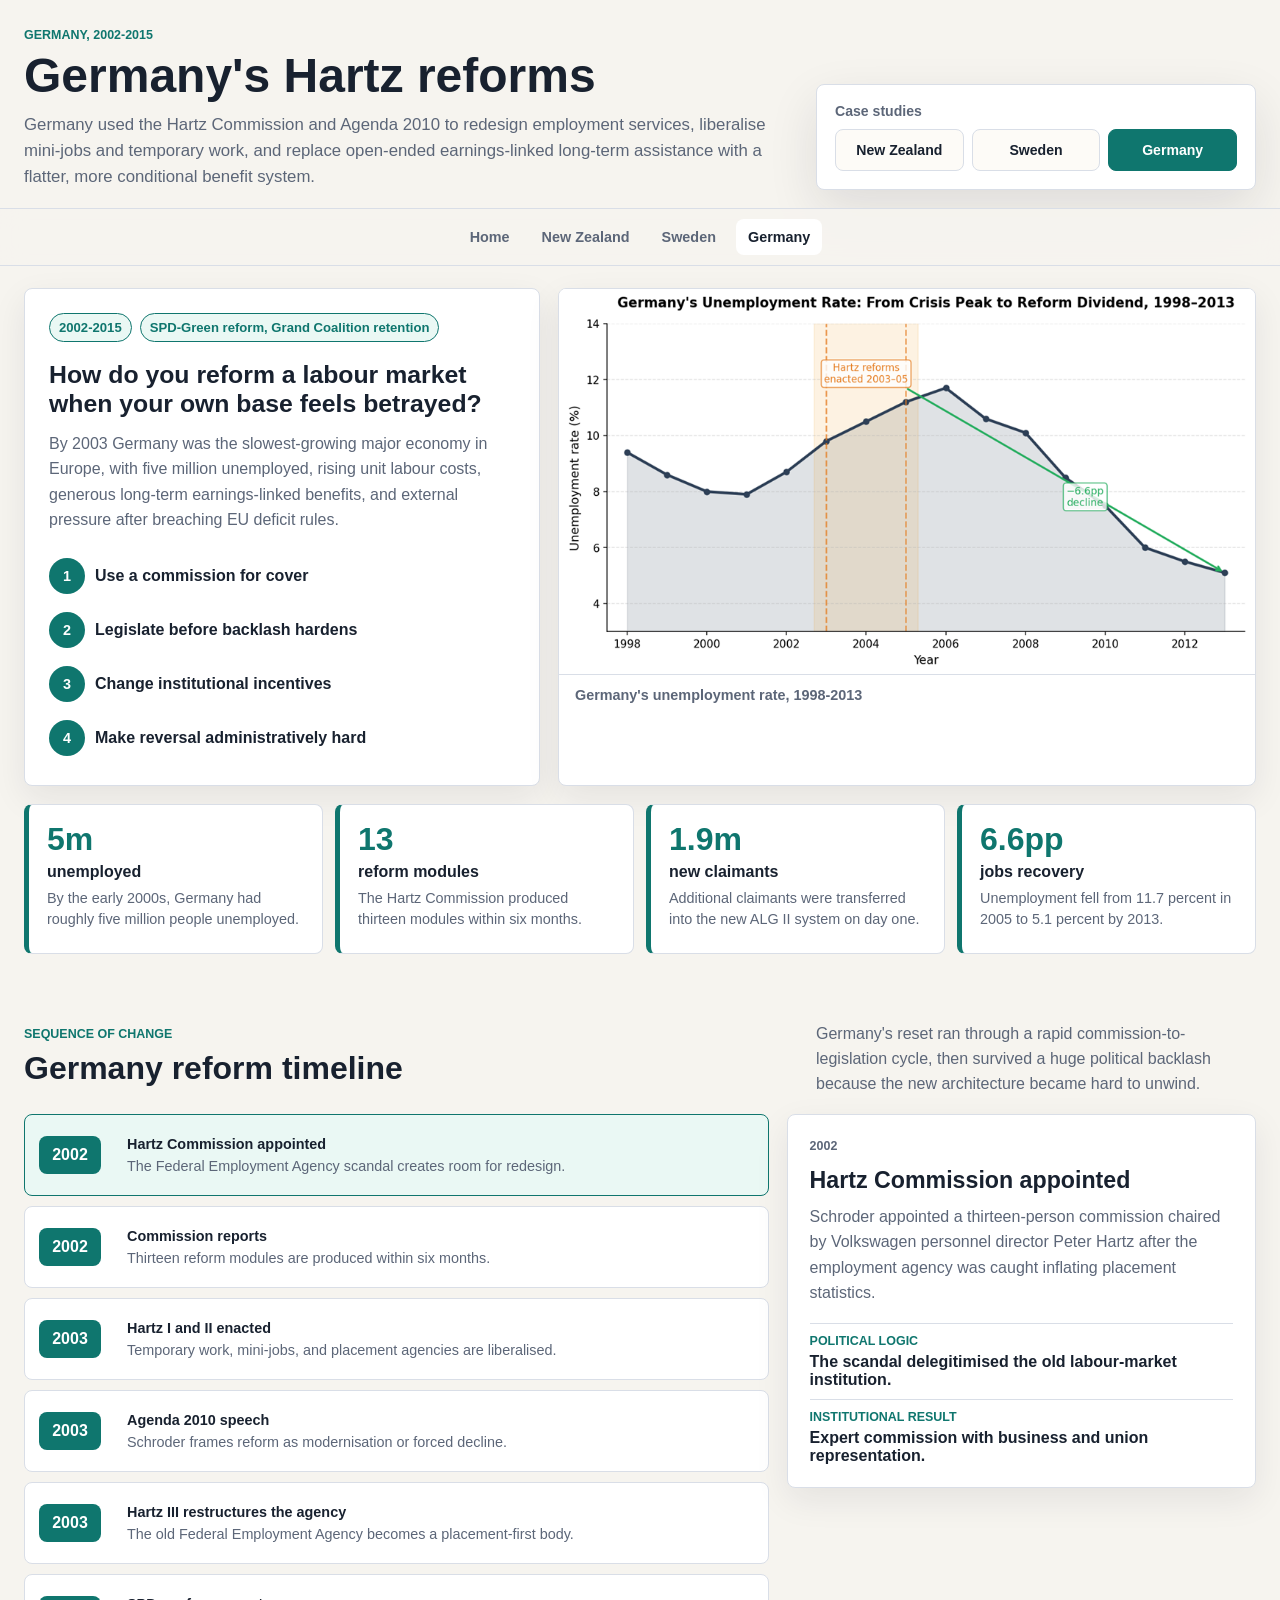
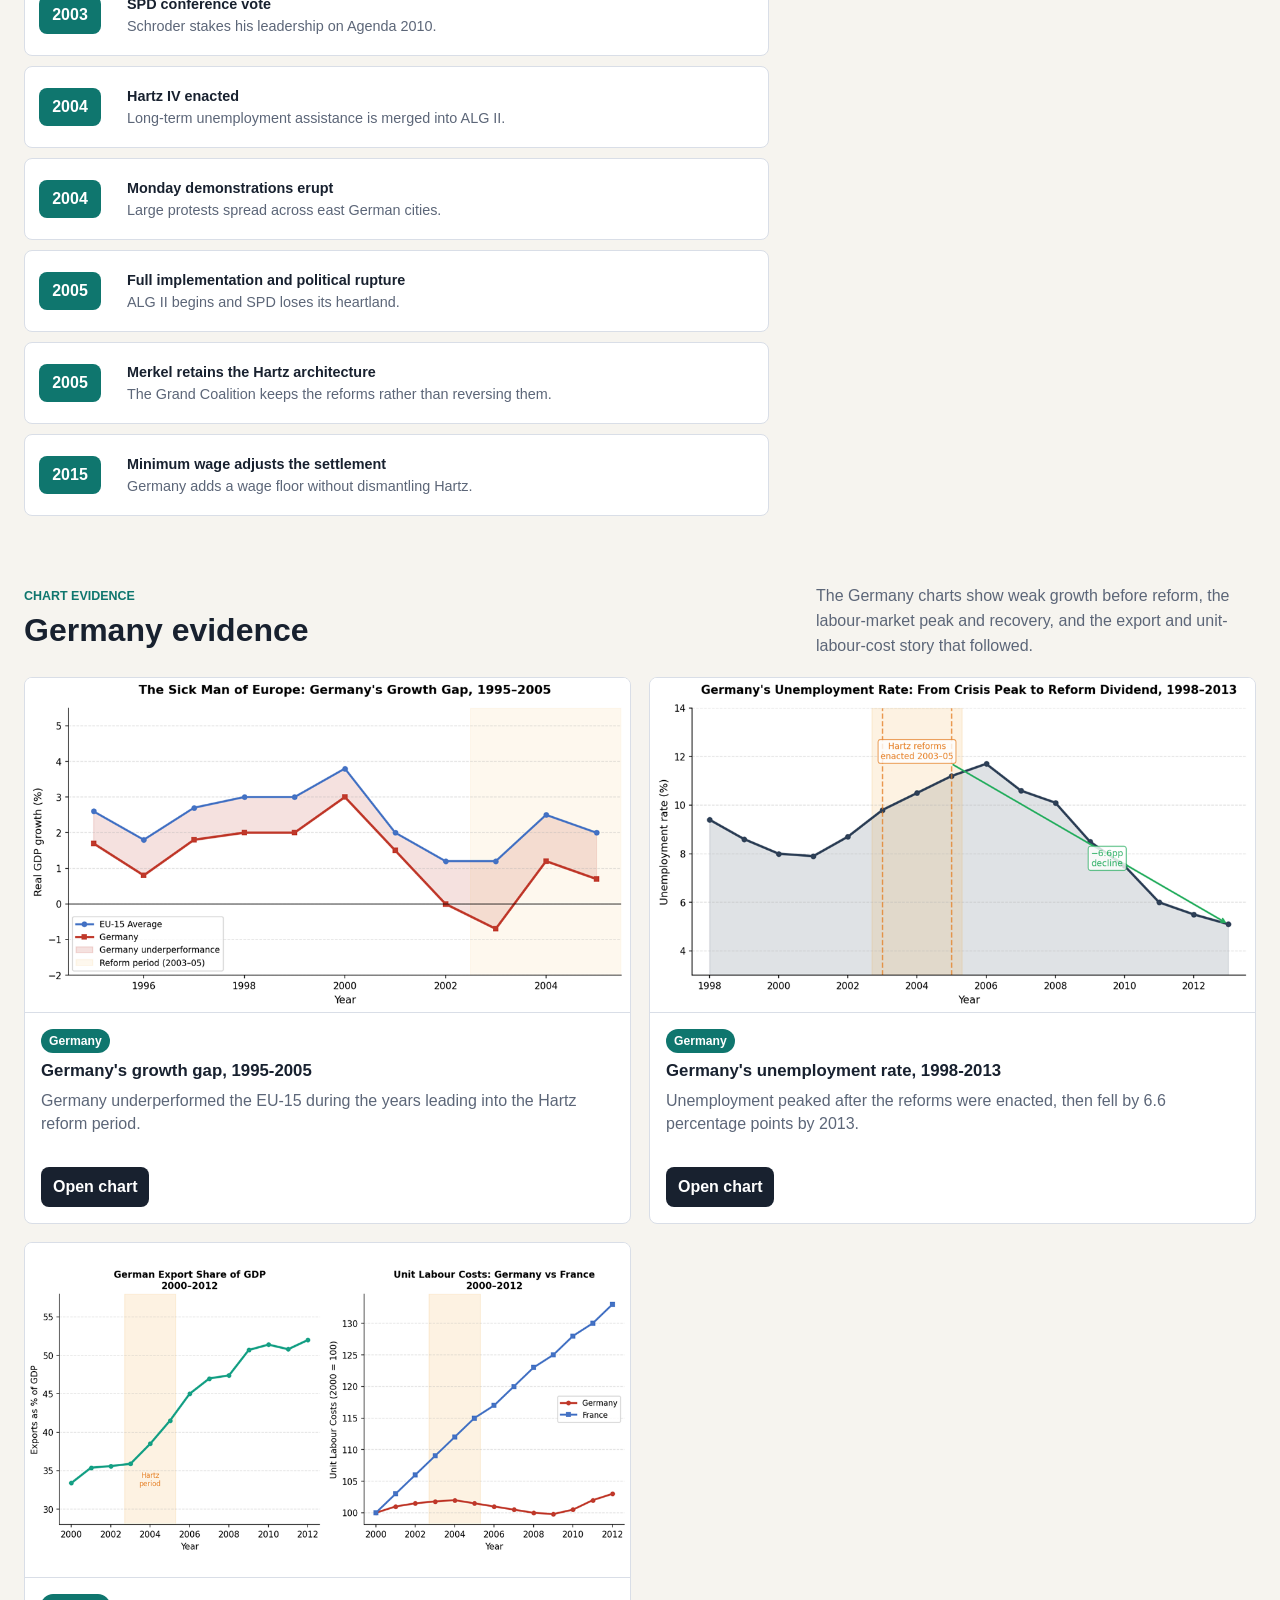
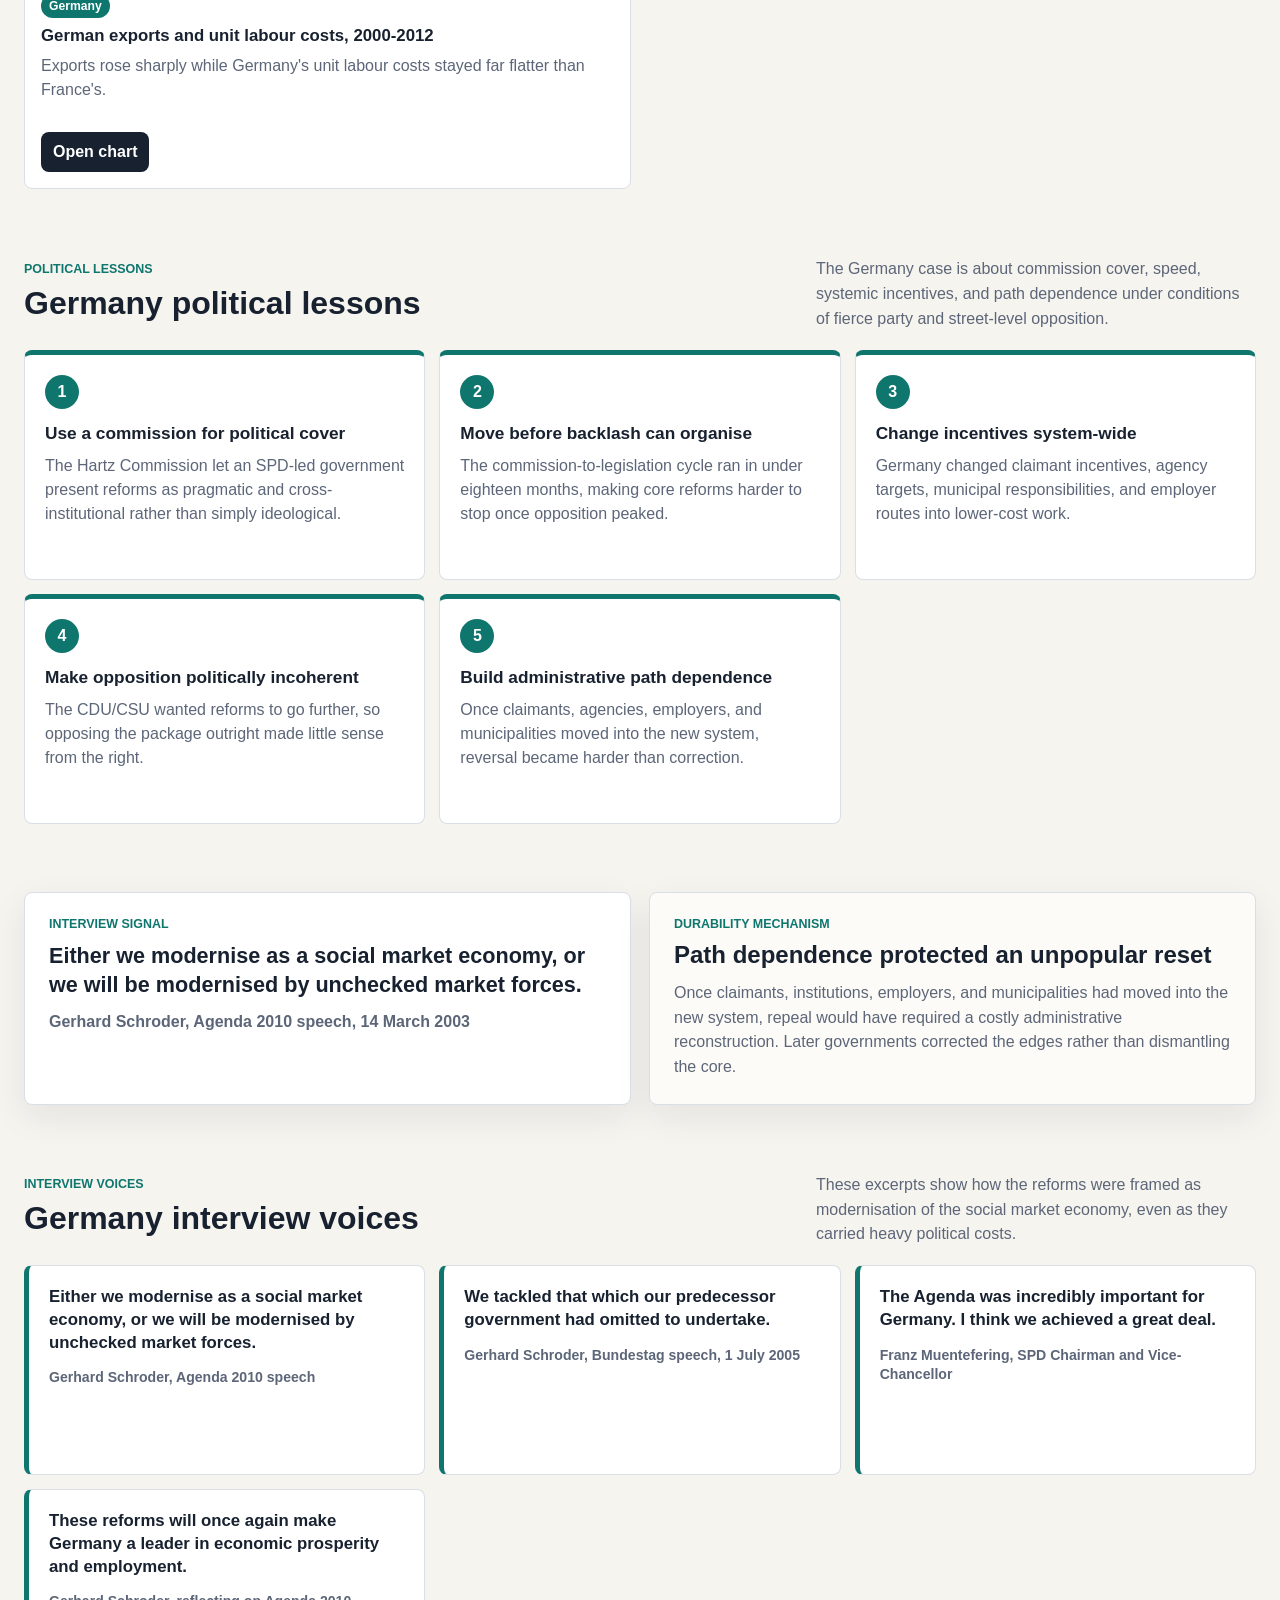
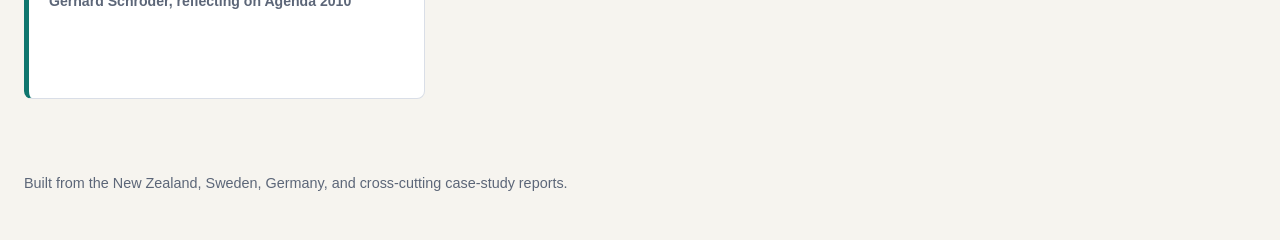
==== case-germany.html @ 51fe0e66 "Add Germany case study pages" ====
<!doctype html>
<html lang="en">
  <head>
    <meta charset="utf-8">
    <meta name="viewport" content="width=device-width, initial-scale=1">
    <title>Germany Case Study</title>
    <link rel="stylesheet" href="styles.css">
  </head>
  <body data-page="case" data-country="germany">
    <header class="app-header">
      <div class="header-copy">
        <p class="eyebrow" id="country-kicker"></p>
        <h1 id="country-title"></h1>
        <p id="country-summary"></p>
      </div>

      <section class="control-panel" aria-label="Case study navigation">
        <div class="control-row">
          <span class="control-label">Case studies</span>
          <div class="page-link-list page-link-list--grid">
            <a href="case-new-zealand.html">New Zealand</a>
            <a href="case-sweden.html">Sweden</a>
            <a class="is-current" href="case-germany.html">Germany</a>
          </div>
        </div>
      </section>
    </header>

    <nav class="quick-nav site-nav" aria-label="Site navigation">
      <a href="index.html">Home</a>
      <a href="case-new-zealand.html">New Zealand</a>
      <a href="case-sweden.html">Sweden</a>
      <a class="is-current" href="case-germany.html">Germany</a>
    </nav>

    <main>
      <section class="dashboard-band overview-band" id="overview">
        <div class="overview-grid">
          <article class="country-card">
            <div class="country-meta">
              <span id="country-period"></span>
              <span id="country-government"></span>
            </div>
            <h2 id="country-question"></h2>
            <p id="country-diagnosis"></p>
            <div class="logic-strip" id="logic-strip" aria-label="Reset logic"></div>
          </article>

          <figure class="featured-chart">
            <img id="featured-chart-image" src="assets/image1.png" alt="">
            <figcaption id="featured-chart-caption"></figcaption>
          </figure>
        </div>

        <div class="stat-grid" id="stat-grid" aria-label="Selected crisis and reform signals"></div>
      </section>

      <section class="dashboard-band timeline-band" id="timeline">
        <div class="section-heading section-heading--split">
          <div>
            <p class="eyebrow">Sequence of change</p>
            <h2 id="timeline-title"></h2>
          </div>
          <p id="timeline-intro"></p>
        </div>
        <div class="timeline-layout">
          <div class="timeline-list" id="timeline-list" aria-label="Timeline events"></div>
          <article class="timeline-detail" id="timeline-detail" aria-live="polite"></article>
        </div>
      </section>

      <section class="dashboard-band evidence-band" id="evidence">
        <div class="section-heading section-heading--split">
          <div>
            <p class="eyebrow">Chart evidence</p>
            <h2 id="evidence-title"></h2>
          </div>
          <p id="evidence-intro"></p>
        </div>
        <div class="chart-gallery" id="chart-gallery"></div>
      </section>

      <section class="dashboard-band lessons-band" id="lessons">
        <div class="section-heading section-heading--split">
          <div>
            <p class="eyebrow">Political lessons</p>
            <h2 id="lessons-title"></h2>
          </div>
          <p id="lessons-intro"></p>
        </div>
        <div class="lesson-list" id="lesson-list"></div>
      </section>

      <section class="dashboard-band quote-band" aria-label="Interview signals">
        <div class="quote-panel">
          <p class="eyebrow">Interview signal</p>
          <blockquote id="country-quote"></blockquote>
          <cite id="country-quote-source"></cite>
        </div>
        <div class="quote-panel quote-panel--quiet">
          <p class="eyebrow">Durability mechanism</p>
          <h2 id="durability-title"></h2>
          <p id="durability-copy"></p>
        </div>
      </section>

      <section class="dashboard-band voices-band" id="voices">
        <div class="section-heading section-heading--split">
          <div>
            <p class="eyebrow">Interview voices</p>
            <h2 id="voices-title"></h2>
          </div>
          <p id="voices-intro"></p>
        </div>
        <div class="quote-grid" id="quote-list"></div>
      </section>
    </main>

    <dialog class="chart-modal" id="chart-modal" aria-labelledby="modal-title">
      <button class="modal-close" type="button" id="modal-close" aria-label="Close chart">x</button>
      <img id="modal-image" src="assets/image1.png" alt="">
      <h2 id="modal-title"></h2>
      <p id="modal-caption"></p>
    </dialog>

    <footer class="site-footer">
      <p>Built from the New Zealand, Sweden, Germany, and cross-cutting case-study reports.</p>
    </footer>

    <script src="script.js"></script>
  </body>
</html>
---- styles.css ----
:root {
  --accent: #b33a31;
  --accent-soft: #fff0ec;
  --ink: #18212f;
  --muted: #5c6678;
  --paper: #f6f4ef;
  --surface: #ffffff;
  --surface-strong: #fdfbf7;
  --line: #d9dee7;
  --blue: #2d82bd;
  --red: #b33a31;
  --green: #0f766e;
  --gold: #b7781f;
  --purple: #7441a6;
  --shadow: 0 18px 50px rgba(23, 31, 46, 0.11);
}

* {
  box-sizing: border-box;
}

html {
  scroll-behavior: smooth;
}

body {
  min-width: 320px;
  margin: 0;
  color: var(--ink);
  background: var(--paper);
  font-family: -apple-system, BlinkMacSystemFont, "Segoe UI", Roboto, Helvetica, Arial, sans-serif;
  letter-spacing: 0;
}

body.modal-open {
  overflow: hidden;
}

button,
input {
  font: inherit;
  letter-spacing: 0;
}

button {
  cursor: pointer;
}

a {
  color: inherit;
}

p,
h1,
h2,
h3 {
  margin-top: 0;
}

.app-header {
  max-width: 1280px;
  margin: 0 auto;
  padding: 28px 24px 18px;
  display: grid;
  grid-template-columns: minmax(0, 1fr) minmax(330px, 440px);
  gap: 24px;
  align-items: end;
}

.header-copy h1 {
  margin-bottom: 12px;
  font-size: 3rem;
  line-height: 1;
}

.header-copy p:last-child {
  max-width: 760px;
  margin-bottom: 0;
  color: var(--muted);
  font-size: 1.05rem;
  line-height: 1.55;
}

.eyebrow {
  margin-bottom: 10px;
  color: var(--accent);
  font-size: 0.78rem;
  font-weight: 800;
  text-transform: uppercase;
}

.control-panel {
  padding: 18px;
  background: var(--surface);
  border: 1px solid var(--line);
  border-radius: 8px;
  box-shadow: var(--shadow);
}

.control-row {
  display: grid;
  gap: 10px;
}

.control-label {
  color: var(--muted);
  font-size: 0.88rem;
  font-weight: 700;
}

.segmented {
  display: grid;
  grid-template-columns: repeat(2, minmax(0, 1fr));
  gap: 4px;
  padding: 4px;
  background: #eef1f4;
  border: 1px solid var(--line);
  border-radius: 8px;
}

.segmented--compact {
  width: min(100%, 430px);
  grid-template-columns: repeat(3, minmax(0, 1fr));
}

.segmented--four {
  width: min(100%, 520px);
  grid-template-columns: repeat(4, minmax(0, 1fr));
}

.segmented__button {
  min-height: 42px;
  padding: 8px 10px;
  color: var(--muted);
  background: transparent;
  border: 0;
  border-radius: 6px;
  font-weight: 800;
  overflow-wrap: anywhere;
}

.segmented__button.is-active {
  color: var(--ink);
  background: var(--surface);
  box-shadow: 0 1px 4px rgba(23, 31, 46, 0.12);
}

.header-metrics {
  margin-top: 16px;
  display: grid;
  grid-template-columns: repeat(3, minmax(0, 1fr));
  gap: 10px;
}

.header-metrics--home {
  margin-top: 0;
}

.header-metrics div {
  min-height: 78px;
  padding: 12px;
  background: var(--surface-strong);
  border: 1px solid var(--line);
  border-radius: 8px;
}

.header-metrics strong {
  display: block;
  color: var(--accent);
  font-size: 1.7rem;
  line-height: 1;
}

.header-metrics span {
  display: block;
  margin-top: 6px;
  color: var(--muted);
  font-size: 0.84rem;
  font-weight: 700;
}

.quick-nav {
  position: sticky;
  top: 0;
  z-index: 5;
  display: flex;
  justify-content: center;
  gap: 8px;
  padding: 10px 16px;
  background: rgba(246, 244, 239, 0.92);
  border-top: 1px solid var(--line);
  border-bottom: 1px solid var(--line);
  backdrop-filter: blur(12px);
}

.quick-nav a {
  min-height: 36px;
  display: inline-flex;
  align-items: center;
  padding: 7px 12px;
  color: var(--muted);
  border-radius: 8px;
  font-size: 0.9rem;
  font-weight: 800;
  text-decoration: none;
}

.quick-nav a:hover,
.quick-nav a:focus,
.quick-nav a.is-current {
  color: var(--ink);
  background: var(--surface);
  outline: none;
}

.page-link-list {
  margin-top: 16px;
  display: grid;
  grid-template-columns: repeat(3, minmax(0, 1fr));
  gap: 8px;
}

.page-link-list--grid {
  margin-top: 0;
}

.page-link-list a {
  min-height: 42px;
  display: inline-flex;
  align-items: center;
  justify-content: center;
  padding: 8px 10px;
  color: var(--ink);
  background: var(--surface-strong);
  border: 1px solid var(--line);
  border-radius: 8px;
  font-size: 0.88rem;
  font-weight: 900;
  text-align: center;
  text-decoration: none;
}

.page-link-list a:hover,
.page-link-list a:focus,
.page-link-list a.is-current {
  color: var(--surface);
  background: var(--accent);
  border-color: var(--accent);
  outline: none;
}

main {
  padding-bottom: 32px;
}

.dashboard-band {
  max-width: 1280px;
  margin: 0 auto;
  padding: 34px 24px;
}

.overview-band {
  padding-top: 22px;
}

.section-heading {
  margin-bottom: 18px;
}

.section-heading h2 {
  margin-bottom: 10px;
  font-size: 2rem;
  line-height: 1.12;
}

.section-heading p:last-child {
  max-width: 820px;
  margin-bottom: 0;
  color: var(--muted);
  line-height: 1.55;
}

.section-heading--split {
  display: grid;
  grid-template-columns: minmax(0, 1fr) minmax(280px, 440px);
  gap: 24px;
  align-items: end;
}

.overview-grid {
  display: grid;
  grid-template-columns: minmax(0, 0.85fr) minmax(420px, 1.15fr);
  gap: 18px;
  align-items: stretch;
}

.country-card,
.featured-chart,
.timeline-detail,
.quote-panel {
  margin: 0;
  background: var(--surface);
  border: 1px solid var(--line);
  border-radius: 8px;
  box-shadow: 0 12px 34px rgba(23, 31, 46, 0.08);
}

.country-card {
  padding: 24px;
}

.country-meta {
  display: flex;
  flex-wrap: wrap;
  gap: 8px;
  margin-bottom: 18px;
}

.country-meta span {
  padding: 6px 9px;
  color: var(--accent);
  background: var(--accent-soft);
  border: 1px solid var(--accent);
  border-radius: 999px;
  font-size: 0.82rem;
  font-weight: 800;
}

.country-card h2,
.country-card h3 {
  margin-bottom: 12px;
  font-size: 1.55rem;
  line-height: 1.18;
}

.country-card p {
  color: var(--muted);
  line-height: 1.6;
}

.logic-strip {
  margin-top: 20px;
  display: grid;
  gap: 8px;
}

.logic-step {
  min-height: 46px;
  display: grid;
  grid-template-columns: 36px minmax(0, 1fr);
  gap: 10px;
  align-items: center;
  color: var(--ink);
  font-weight: 800;
}

.logic-step span {
  width: 36px;
  height: 36px;
  display: inline-flex;
  align-items: center;
  justify-content: center;
  color: var(--surface);
  background: var(--accent);
  border-radius: 50%;
  font-size: 0.9rem;
}

.featured-chart {
  overflow: hidden;
}

.featured-chart img,
.chart-card img,
.chart-modal img {
  display: block;
  width: 100%;
  aspect-ratio: 1989 / 1099;
  object-fit: contain;
  background: #ffffff;
}

.featured-chart figcaption {
  padding: 12px 16px;
  color: var(--muted);
  border-top: 1px solid var(--line);
  font-size: 0.9rem;
  font-weight: 700;
}

.stat-grid {
  margin-top: 18px;
  display: grid;
  grid-template-columns: repeat(4, minmax(0, 1fr));
  gap: 12px;
}

.stat-card {
  min-height: 150px;
  padding: 18px;
  background: var(--surface);
  border: 1px solid var(--line);
  border-left: 5px solid var(--accent);
  border-radius: 8px;
}

.stat-card strong {
  display: block;
  margin-bottom: 8px;
  color: var(--accent);
  font-size: 2rem;
  line-height: 1;
}

.stat-card h3 {
  margin-bottom: 7px;
  font-size: 1rem;
}

.stat-card p {
  margin-bottom: 0;
  color: var(--muted);
  font-size: 0.9rem;
  line-height: 1.45;
}

.comparison-grid {
  display: grid;
  gap: 12px;
}

.home-lesson-grid,
.case-card-grid {
  display: grid;
  grid-template-columns: repeat(3, minmax(0, 1fr));
  gap: 14px;
}

.home-lesson-card {
  min-height: 260px;
}

.case-link-card {
  min-height: 330px;
  display: flex;
  flex-direction: column;
  padding: 22px;
  color: inherit;
  background: var(--surface);
  border: 1px solid var(--line);
  border-top: 5px solid var(--accent);
  border-radius: 8px;
  text-decoration: none;
  box-shadow: 0 12px 34px rgba(23, 31, 46, 0.08);
}

.case-link-card--nz {
  border-top-color: var(--red);
}

.case-link-card--sweden {
  border-top-color: var(--blue);
}

.case-link-card--germany {
  border-top-color: var(--green);
}

.case-link-card:hover,
.case-link-card:focus {
  transform: translateY(-2px);
  border-color: var(--accent);
  outline: none;
}

.case-link-card h3 {
  margin: 14px 0 10px;
  font-size: 1.35rem;
  line-height: 1.18;
}

.case-link-card p {
  color: var(--muted);
  line-height: 1.5;
}

.case-link-card dl {
  margin: auto 0 0;
  display: grid;
  gap: 12px;
  padding-top: 16px;
}

.case-link-card div {
  padding-top: 12px;
  border-top: 1px solid var(--line);
}

.case-link-card dt {
  color: var(--accent);
  font-size: 0.76rem;
  font-weight: 900;
  text-transform: uppercase;
}

.case-link-card dd {
  margin: 5px 0 0;
  color: var(--ink);
  font-weight: 800;
  line-height: 1.35;
}

.comparison-row {
  display: grid;
  grid-template-columns: minmax(130px, 0.48fr) minmax(0, 1fr) minmax(0, 1fr);
  gap: 14px;
  padding: 18px;
  background: var(--surface);
  border: 1px solid var(--line);
  border-radius: 8px;
}

.comparison-row--three {
  grid-template-columns: minmax(130px, 0.42fr) repeat(3, minmax(0, 1fr));
}

.comparison-topic {
  color: var(--ink);
  font-size: 1rem;
  font-weight: 900;
}

.country-tag {
  display: inline-flex;
  align-items: center;
  min-height: 24px;
  margin-bottom: 8px;
  padding: 4px 8px;
  color: #ffffff;
  border-radius: 999px;
  font-size: 0.76rem;
  font-weight: 900;
}

.country-tag--nz {
  background: var(--red);
}

.country-tag--sweden {
  background: var(--blue);
}

.country-tag--germany {
  background: var(--green);
}

.comparison-row p {
  margin-bottom: 0;
  color: var(--muted);
  line-height: 1.5;
}

.timeline-layout {
  display: grid;
  grid-template-columns: minmax(0, 0.92fr) minmax(320px, 0.58fr);
  gap: 18px;
  align-items: start;
}

.timeline-list {
  display: grid;
  gap: 10px;
}

.timeline-item {
  width: 100%;
  min-height: 82px;
  display: grid;
  grid-template-columns: 74px minmax(0, 1fr);
  gap: 14px;
  align-items: center;
  padding: 14px;
  text-align: left;
  background: var(--surface);
  border: 1px solid var(--line);
  border-radius: 8px;
}

.timeline-item:hover,
.timeline-item:focus {
  border-color: var(--accent);
  outline: none;
}

.timeline-item.is-active {
  background: var(--accent-soft);
  border-color: var(--accent);
}

.timeline-year {
  width: 62px;
  min-height: 38px;
  display: inline-flex;
  align-items: center;
  justify-content: center;
  color: var(--surface);
  background: var(--accent);
  border-radius: 8px;
  font-weight: 900;
}

.timeline-item strong {
  display: block;
  margin-bottom: 4px;
  color: var(--ink);
  line-height: 1.25;
}

.timeline-item span:last-child {
  color: var(--muted);
  font-size: 0.9rem;
  line-height: 1.35;
}

.timeline-detail {
  position: sticky;
  top: 72px;
  padding: 22px;
}

.timeline-detail h3 {
  margin-bottom: 10px;
  font-size: 1.45rem;
}

.timeline-detail p {
  color: var(--muted);
  line-height: 1.58;
}

.timeline-detail dl {
  margin: 18px 0 0;
  display: grid;
  gap: 10px;
}

.timeline-detail div {
  padding-top: 10px;
  border-top: 1px solid var(--line);
}

.timeline-detail dt {
  color: var(--accent);
  font-size: 0.78rem;
  font-weight: 900;
  text-transform: uppercase;
}

.timeline-detail dd {
  margin: 5px 0 0;
  color: var(--ink);
  font-weight: 800;
}

.chart-gallery {
  display: grid;
  grid-template-columns: repeat(2, minmax(0, 1fr));
  gap: 18px;
}

.chart-card {
  overflow: hidden;
  background: var(--surface);
  border: 1px solid var(--line);
  border-radius: 8px;
}

.chart-card__body {
  padding: 16px;
  border-top: 1px solid var(--line);
}

.chart-card h3 {
  margin-bottom: 8px;
  font-size: 1.05rem;
}

.chart-card p {
  min-height: 64px;
  margin-bottom: 14px;
  color: var(--muted);
  line-height: 1.45;
}

.chart-card button {
  min-height: 40px;
  padding: 8px 12px;
  color: var(--surface);
  background: var(--ink);
  border: 0;
  border-radius: 8px;
  font-weight: 900;
}

.chart-card button:hover,
.chart-card button:focus {
  background: var(--accent);
  outline: none;
}

.lesson-list {
  display: grid;
  grid-template-columns: repeat(3, minmax(0, 1fr));
  gap: 14px;
}

.lesson-card {
  min-height: 230px;
  padding: 20px;
  background: var(--surface);
  border: 1px solid var(--line);
  border-top: 5px solid var(--accent);
  border-radius: 8px;
}

.lesson-card span {
  width: 34px;
  height: 34px;
  display: inline-flex;
  align-items: center;
  justify-content: center;
  margin-bottom: 14px;
  color: var(--surface);
  background: var(--accent);
  border-radius: 50%;
  font-weight: 900;
}

.lesson-card h3 {
  margin-bottom: 10px;
  font-size: 1.08rem;
  line-height: 1.25;
}

.lesson-card p {
  margin-bottom: 0;
  color: var(--muted);
  line-height: 1.5;
}

.quote-band {
  display: grid;
  grid-template-columns: minmax(0, 1fr) minmax(0, 1fr);
  gap: 18px;
}

.quote-panel {
  padding: 24px;
}

.quote-panel--quiet {
  background: var(--surface-strong);
}

blockquote {
  margin: 0 0 14px;
  color: var(--ink);
  font-size: 1.35rem;
  font-weight: 800;
  line-height: 1.35;
}

cite {
  color: var(--muted);
  font-style: normal;
  font-weight: 800;
}

.quote-panel h2 {
  margin-bottom: 12px;
  font-size: 1.5rem;
}

.quote-panel p:last-child {
  margin-bottom: 0;
  color: var(--muted);
  line-height: 1.55;
}

.quote-grid {
  display: grid;
  grid-template-columns: repeat(3, minmax(0, 1fr));
  gap: 14px;
}

.small-quote-card {
  min-height: 210px;
  padding: 20px;
  background: var(--surface);
  border: 1px solid var(--line);
  border-left: 5px solid var(--accent);
  border-radius: 8px;
}

.small-quote-card blockquote {
  margin-bottom: 14px;
  font-size: 1.05rem;
}

.small-quote-card cite {
  font-size: 0.88rem;
  line-height: 1.35;
}

.chart-modal {
  width: min(1120px, calc(100vw - 32px));
  padding: 0;
  overflow: hidden;
  background: var(--surface);
  border: 1px solid var(--line);
  border-radius: 8px;
  box-shadow: var(--shadow);
}

.chart-modal::backdrop {
  background: rgba(10, 15, 24, 0.62);
}

.chart-modal h2 {
  margin: 16px 20px 8px;
  font-size: 1.45rem;
}

.chart-modal p {
  margin: 0 20px 20px;
  color: var(--muted);
  line-height: 1.5;
}

.modal-close {
  position: absolute;
  top: 12px;
  right: 12px;
  width: 40px;
  height: 40px;
  color: var(--surface);
  background: var(--ink);
  border: 0;
  border-radius: 50%;
  font-size: 1.2rem;
  font-weight: 900;
}

.site-footer {
  max-width: 1280px;
  margin: 0 auto;
  padding: 10px 24px 34px;
  color: var(--muted);
  font-size: 0.9rem;
}

@media (max-width: 980px) {
  .app-header,
  .overview-grid,
  .section-heading--split,
  .timeline-layout,
  .quote-band {
    grid-template-columns: 1fr;
  }

  .header-copy h1 {
    font-size: 2.45rem;
  }

  .stat-grid,
  .lesson-list,
  .home-lesson-grid,
  .case-card-grid,
  .quote-grid {
    grid-template-columns: repeat(2, minmax(0, 1fr));
  }

  .comparison-row--three {
    grid-template-columns: 1fr;
  }

  .timeline-detail {
    position: static;
  }
}

@media (max-width: 720px) {
  .app-header,
  .dashboard-band {
    padding-left: 16px;
    padding-right: 16px;
  }

  .header-copy h1 {
    font-size: 2.05rem;
  }

  .quick-nav {
    justify-content: flex-start;
    overflow-x: auto;
  }

  .control-panel,
  .country-card,
  .timeline-detail,
  .quote-panel {
    padding: 18px;
  }

  .header-metrics,
  .stat-grid,
  .chart-gallery,
  .lesson-list,
  .home-lesson-grid,
  .case-card-grid,
  .quote-grid,
  .comparison-row,
  .page-link-list {
    grid-template-columns: 1fr;
  }

  .section-heading h2 {
    font-size: 1.65rem;
  }

  .segmented--compact {
    width: 100%;
  }

  .timeline-item {
    grid-template-columns: 1fr;
  }

  .chart-card p {
    min-height: 0;
  }
}

@media (max-width: 440px) {
  .segmented,
  .segmented--compact {
    grid-template-columns: 1fr;
  }

  .header-copy h1 {
    font-size: 1.8rem;
  }

  blockquote {
    font-size: 1.12rem;
  }
}
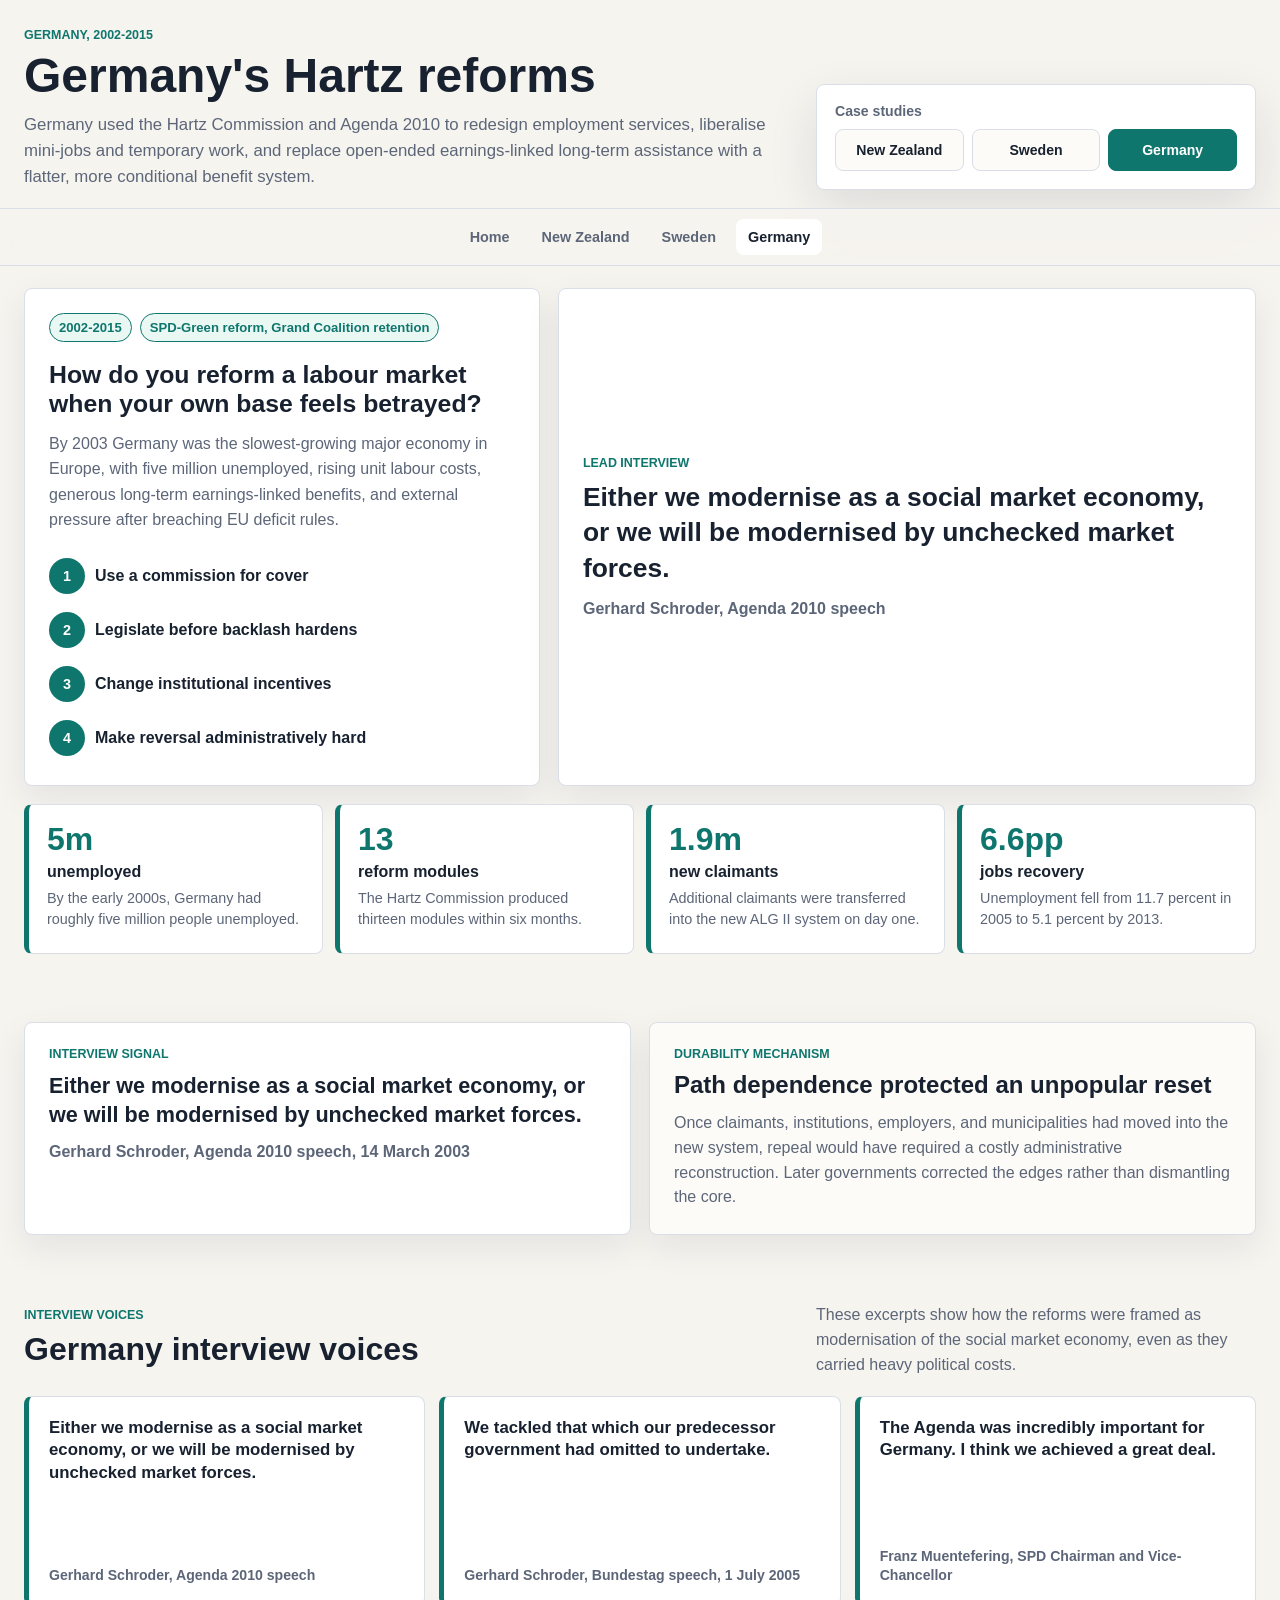
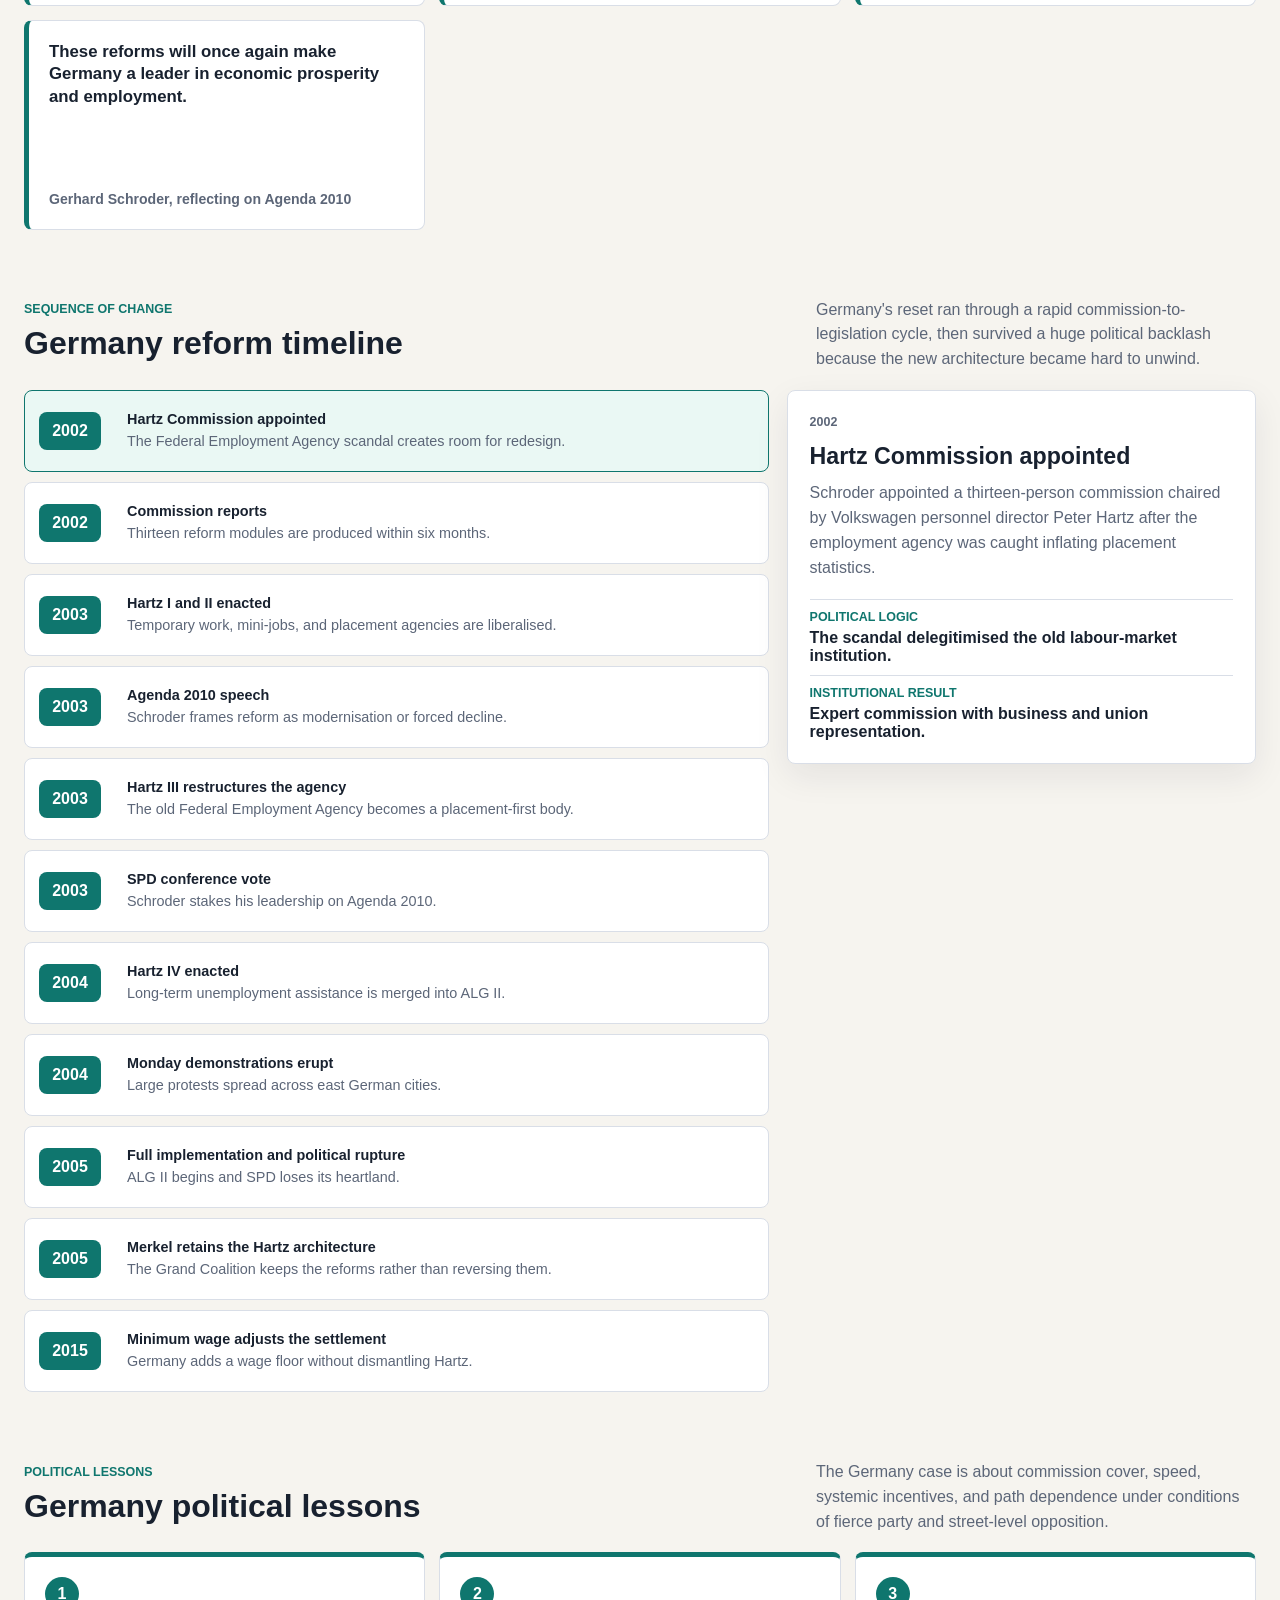
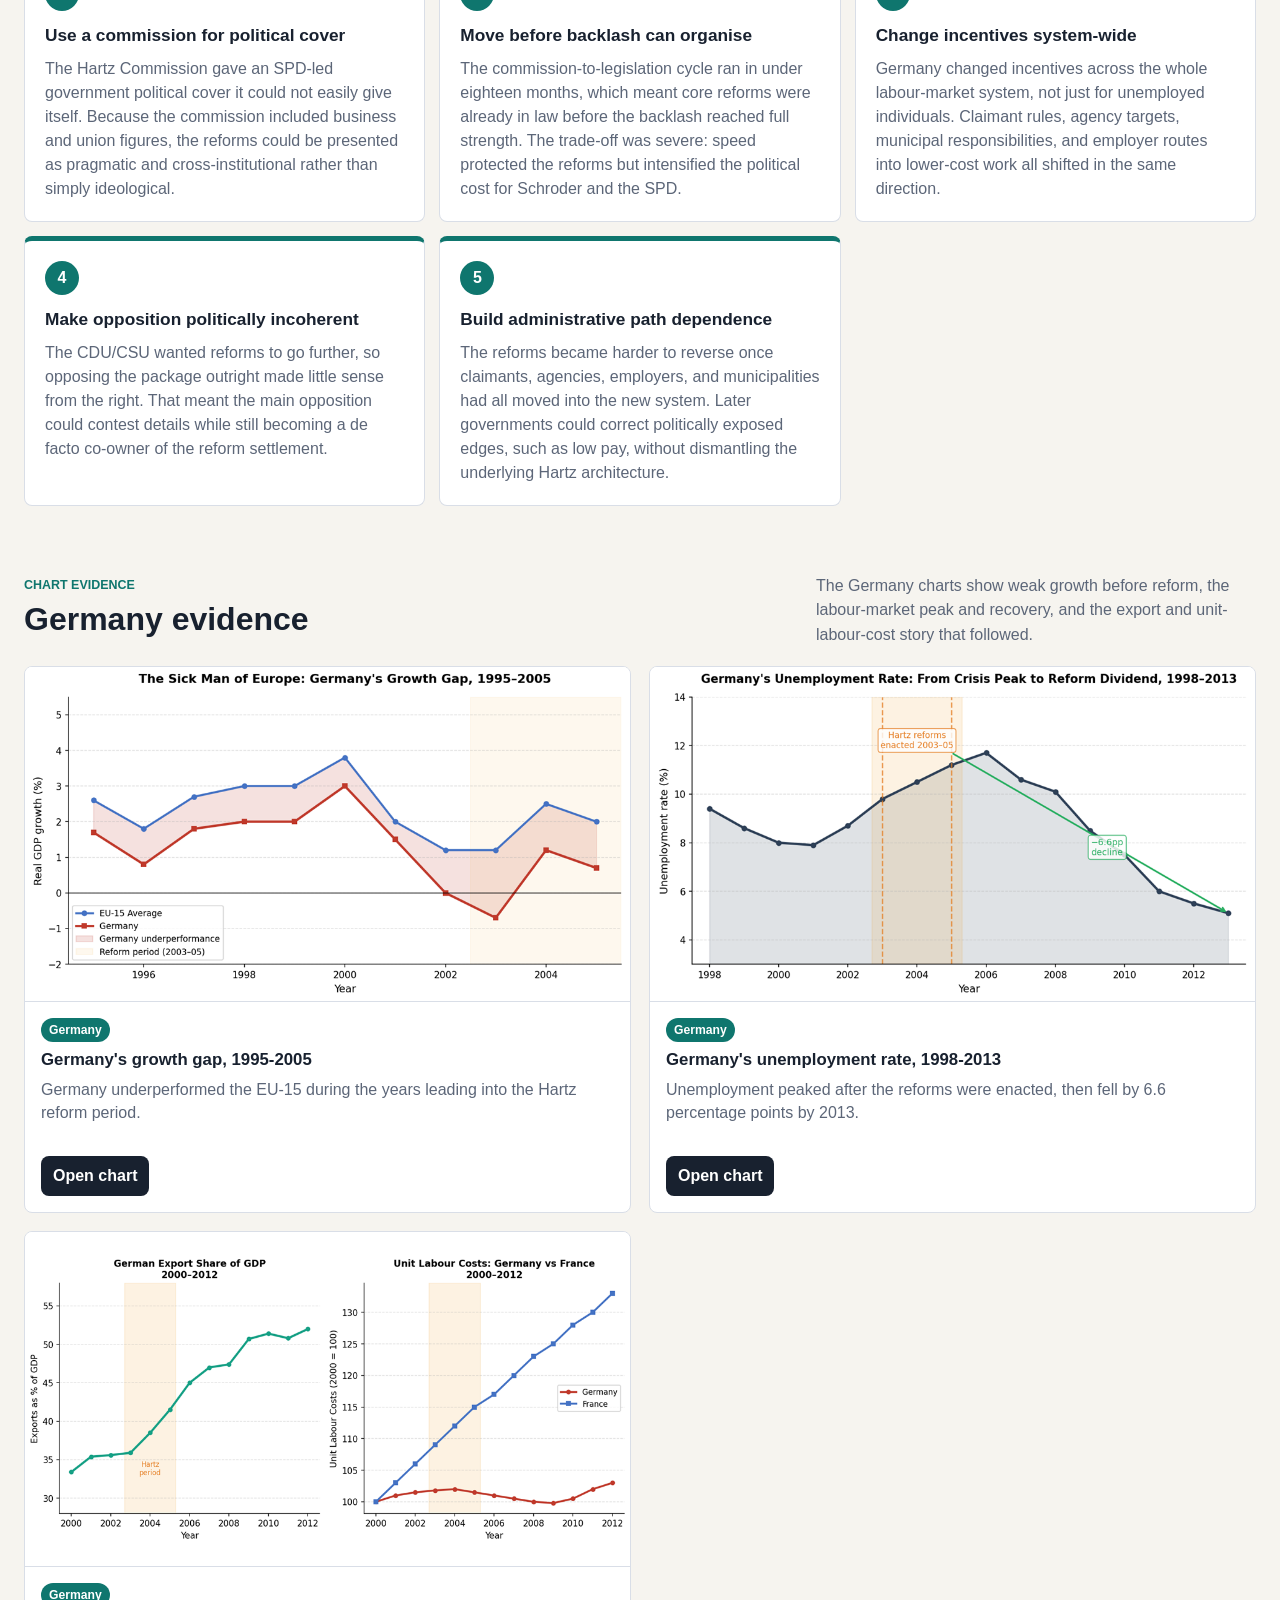
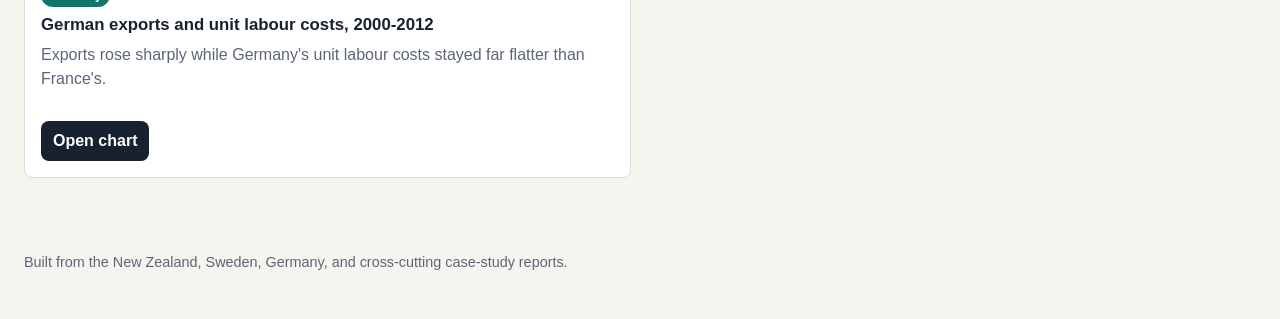
==== commit 1ac5dfd5: "Prioritize reform lessons and interviews" ====
--- a/case-germany.html
+++ b/case-germany.html
@@ -46,49 +46,14 @@
             <div class="logic-strip" id="logic-strip" aria-label="Reset logic"></div>
           </article>
 
-          <figure class="featured-chart">
-            <img id="featured-chart-image" src="assets/image1.png" alt="">
-            <figcaption id="featured-chart-caption"></figcaption>
-          </figure>
+          <aside class="quote-panel featured-quote-panel">
+            <p class="eyebrow">Lead interview</p>
+            <blockquote id="lead-quote"></blockquote>
+            <cite id="lead-quote-source"></cite>
+          </aside>
         </div>
 
         <div class="stat-grid" id="stat-grid" aria-label="Selected crisis and reform signals"></div>
-      </section>
-
-      <section class="dashboard-band timeline-band" id="timeline">
-        <div class="section-heading section-heading--split">
-          <div>
-            <p class="eyebrow">Sequence of change</p>
-            <h2 id="timeline-title"></h2>
-          </div>
-          <p id="timeline-intro"></p>
-        </div>
-        <div class="timeline-layout">
-          <div class="timeline-list" id="timeline-list" aria-label="Timeline events"></div>
-          <article class="timeline-detail" id="timeline-detail" aria-live="polite"></article>
-        </div>
-      </section>
-
-      <section class="dashboard-band evidence-band" id="evidence">
-        <div class="section-heading section-heading--split">
-          <div>
-            <p class="eyebrow">Chart evidence</p>
-            <h2 id="evidence-title"></h2>
-          </div>
-          <p id="evidence-intro"></p>
-        </div>
-        <div class="chart-gallery" id="chart-gallery"></div>
-      </section>
-
-      <section class="dashboard-band lessons-band" id="lessons">
-        <div class="section-heading section-heading--split">
-          <div>
-            <p class="eyebrow">Political lessons</p>
-            <h2 id="lessons-title"></h2>
-          </div>
-          <p id="lessons-intro"></p>
-        </div>
-        <div class="lesson-list" id="lesson-list"></div>
       </section>
 
       <section class="dashboard-band quote-band" aria-label="Interview signals">
@@ -114,6 +79,42 @@
         </div>
         <div class="quote-grid" id="quote-list"></div>
       </section>
+
+      <section class="dashboard-band timeline-band" id="timeline">
+        <div class="section-heading section-heading--split">
+          <div>
+            <p class="eyebrow">Sequence of change</p>
+            <h2 id="timeline-title"></h2>
+          </div>
+          <p id="timeline-intro"></p>
+        </div>
+        <div class="timeline-layout">
+          <div class="timeline-list" id="timeline-list" aria-label="Timeline events"></div>
+          <article class="timeline-detail" id="timeline-detail" aria-live="polite"></article>
+        </div>
+      </section>
+
+      <section class="dashboard-band lessons-band" id="lessons">
+        <div class="section-heading section-heading--split">
+          <div>
+            <p class="eyebrow">Political lessons</p>
+            <h2 id="lessons-title"></h2>
+          </div>
+          <p id="lessons-intro"></p>
+        </div>
+        <div class="lesson-list" id="lesson-list"></div>
+      </section>
+
+      <section class="dashboard-band evidence-band" id="evidence">
+        <div class="section-heading section-heading--split">
+          <div>
+            <p class="eyebrow">Chart evidence</p>
+            <h2 id="evidence-title"></h2>
+          </div>
+          <p id="evidence-intro"></p>
+        </div>
+        <div class="chart-gallery" id="chart-gallery"></div>
+      </section>
     </main>
 
     <dialog class="chart-modal" id="chart-modal" aria-labelledby="modal-title">
--- a/styles.css
+++ b/styles.css
@@ -758,6 +758,17 @@
   padding: 24px;
 }
 
+.featured-quote-panel {
+  min-height: 100%;
+  display: flex;
+  flex-direction: column;
+  justify-content: center;
+}
+
+.featured-quote-panel blockquote {
+  font-size: 1.65rem;
+}
+
 .quote-panel--quiet {
   background: var(--surface-strong);
 }
@@ -793,13 +804,25 @@
   gap: 14px;
 }
 
+.quote-grid--long {
+  grid-template-columns: repeat(2, minmax(0, 1fr));
+}
+
 .small-quote-card {
   min-height: 210px;
+  display: flex;
+  flex-direction: column;
   padding: 20px;
   background: var(--surface);
   border: 1px solid var(--line);
   border-left: 5px solid var(--accent);
   border-radius: 8px;
+}
+
+.small-quote-card h3 {
+  margin-bottom: 12px;
+  font-size: 1.05rem;
+  line-height: 1.25;
 }
 
 .small-quote-card blockquote {
@@ -807,7 +830,14 @@
   font-size: 1.05rem;
 }
 
+.small-quote-card p {
+  margin-bottom: 16px;
+  color: var(--muted);
+  line-height: 1.5;
+}
+
 .small-quote-card cite {
+  margin-top: auto;
   font-size: 0.88rem;
   line-height: 1.35;
 }
@@ -876,7 +906,8 @@
   .lesson-list,
   .home-lesson-grid,
   .case-card-grid,
-  .quote-grid {
+  .quote-grid,
+  .quote-grid--long {
     grid-template-columns: repeat(2, minmax(0, 1fr));
   }
 
@@ -919,6 +950,7 @@
   .home-lesson-grid,
   .case-card-grid,
   .quote-grid,
+  .quote-grid--long,
   .comparison-row,
   .page-link-list {
     grid-template-columns: 1fr;
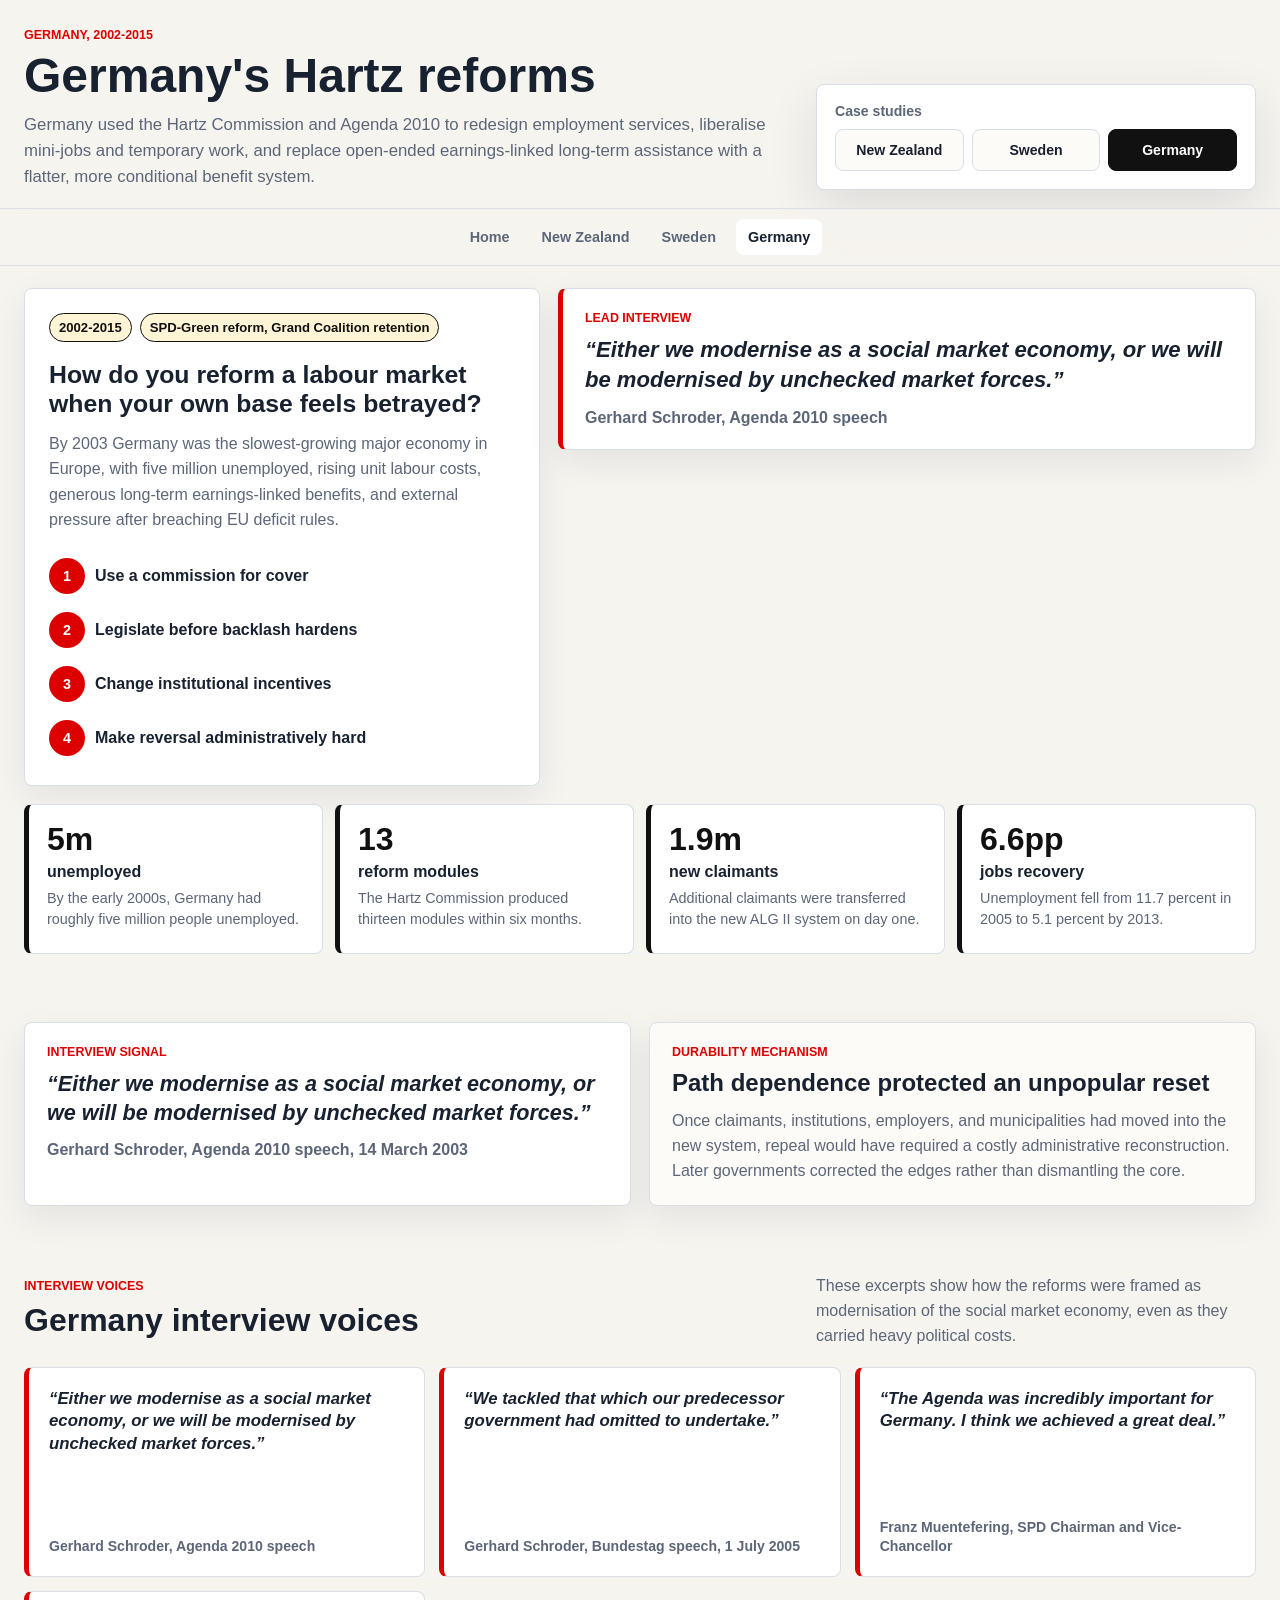
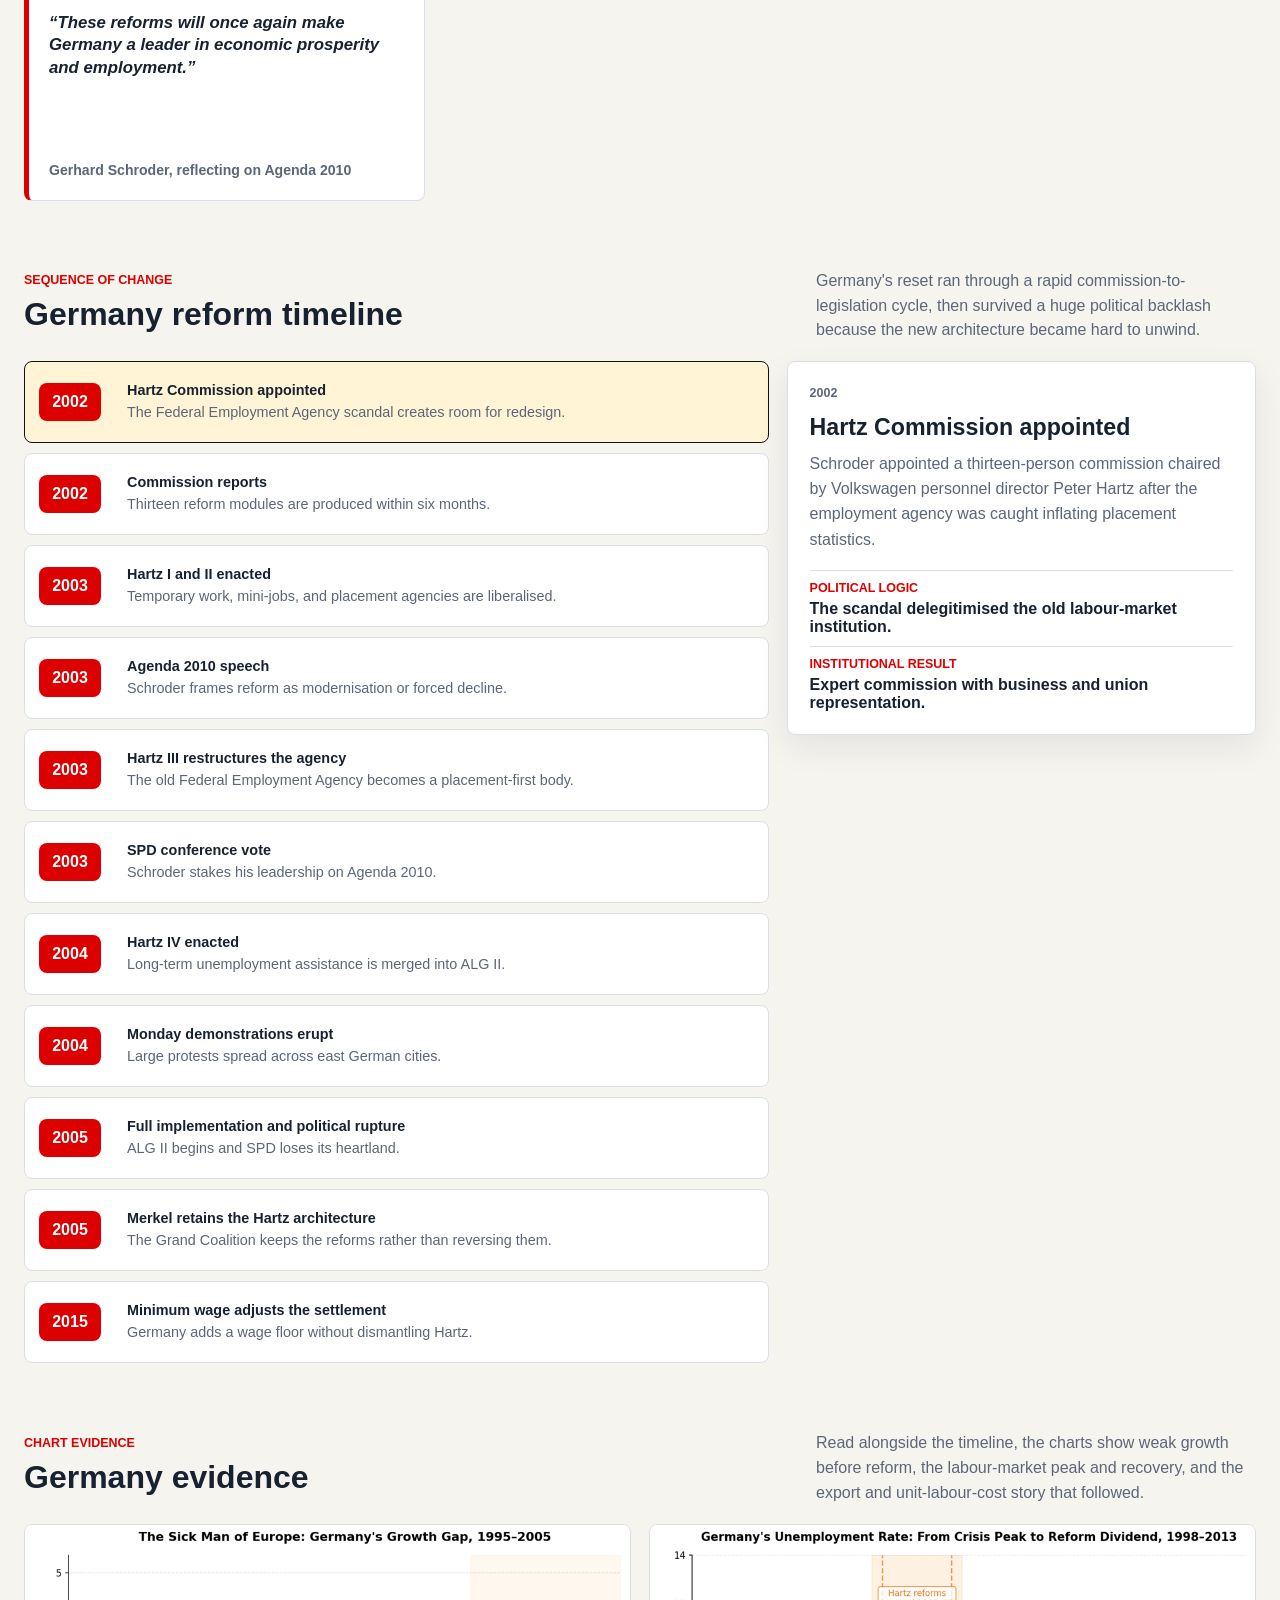
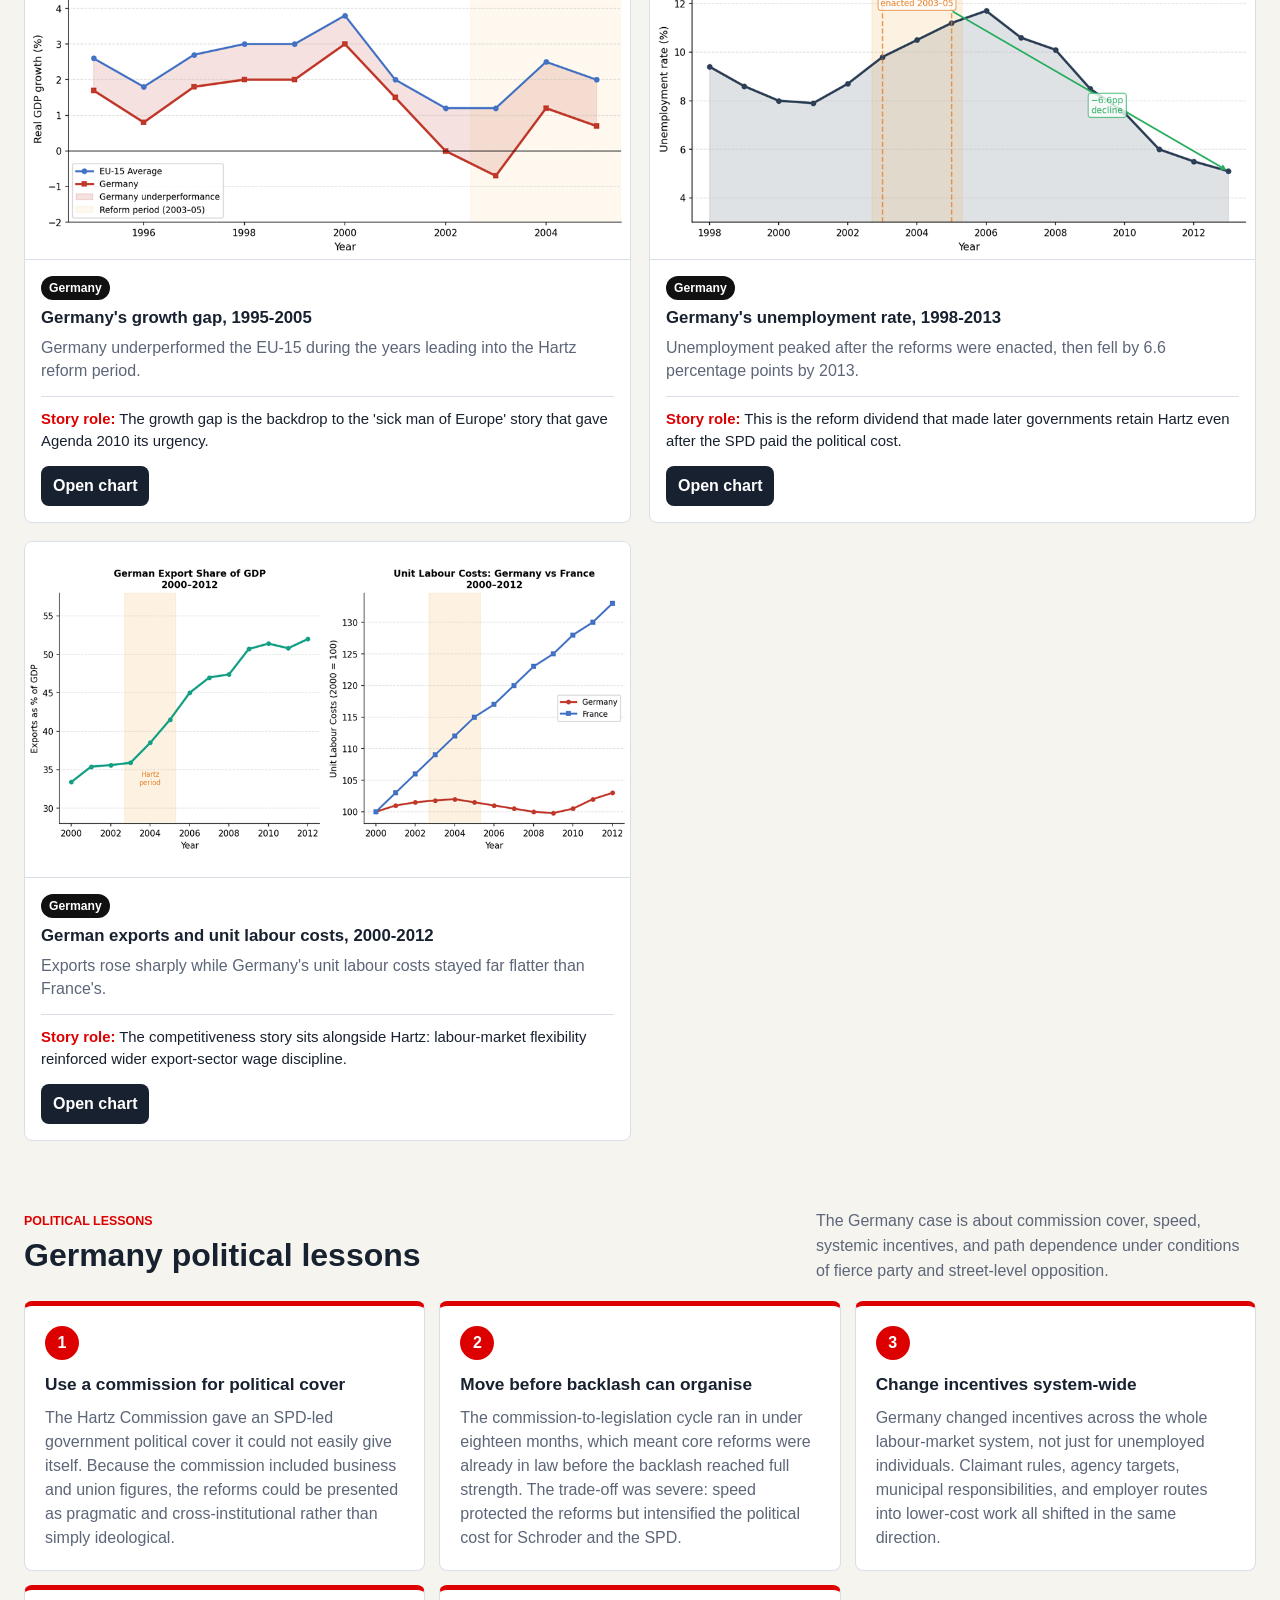
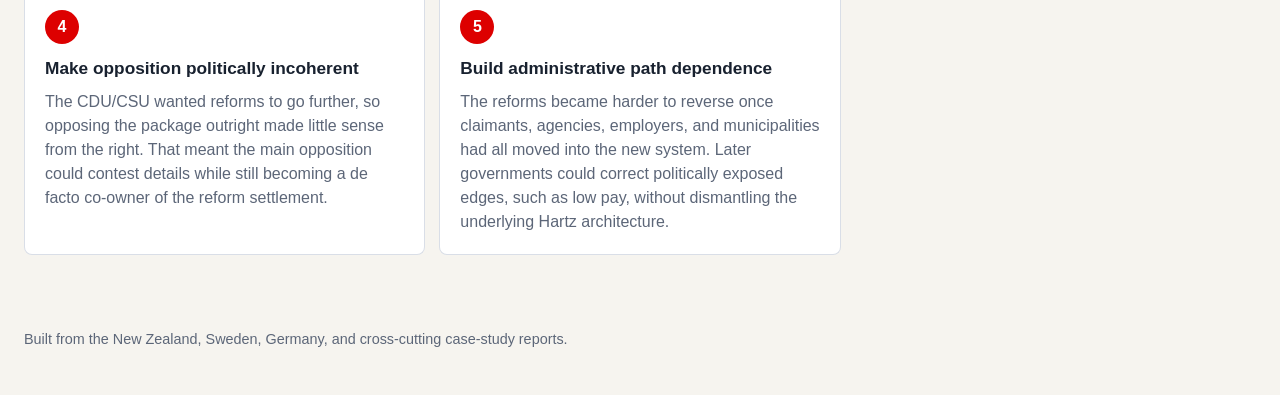
==== commit 9d4ee6be: "Polish case study presentation" ====
--- a/case-germany.html
+++ b/case-germany.html
@@ -94,6 +94,17 @@
         </div>
       </section>
 
+      <section class="dashboard-band evidence-band" id="evidence">
+        <div class="section-heading section-heading--split">
+          <div>
+            <p class="eyebrow">Chart evidence</p>
+            <h2 id="evidence-title"></h2>
+          </div>
+          <p id="evidence-intro"></p>
+        </div>
+        <div class="chart-gallery" id="chart-gallery"></div>
+      </section>
+
       <section class="dashboard-band lessons-band" id="lessons">
         <div class="section-heading section-heading--split">
           <div>
@@ -103,17 +114,6 @@
           <p id="lessons-intro"></p>
         </div>
         <div class="lesson-list" id="lesson-list"></div>
-      </section>
-
-      <section class="dashboard-band evidence-band" id="evidence">
-        <div class="section-heading section-heading--split">
-          <div>
-            <p class="eyebrow">Chart evidence</p>
-            <h2 id="evidence-title"></h2>
-          </div>
-          <p id="evidence-intro"></p>
-        </div>
-        <div class="chart-gallery" id="chart-gallery"></div>
       </section>
     </main>
 
--- a/styles.css
+++ b/styles.css
@@ -1,17 +1,20 @@
 :root {
-  --accent: #b33a31;
-  --accent-soft: #fff0ec;
+  --accent: #18212f;
+  --accent-secondary: #b7781f;
+  --accent-soft: #f3f0e8;
   --ink: #18212f;
   --muted: #5c6678;
   --paper: #f6f4ef;
   --surface: #ffffff;
   --surface-strong: #fdfbf7;
   --line: #d9dee7;
-  --blue: #2d82bd;
-  --red: #b33a31;
-  --green: #0f766e;
-  --gold: #b7781f;
-  --purple: #7441a6;
+  --nz-blue: #00247d;
+  --nz-red: #cc142b;
+  --sweden-blue: #006aa7;
+  --sweden-yellow: #fecc02;
+  --germany-black: #111111;
+  --germany-red: #dd0000;
+  --germany-gold: #ffce00;
   --shadow: 0 18px 50px rgba(23, 31, 46, 0.11);
 }
 
@@ -83,7 +86,7 @@
 
 .eyebrow {
   margin-bottom: 10px;
-  color: var(--accent);
+  color: var(--accent-secondary);
   font-size: 0.78rem;
   font-weight: 800;
   text-transform: uppercase;
@@ -166,7 +169,7 @@
 
 .header-metrics strong {
   display: block;
-  color: var(--accent);
+  color: var(--accent-secondary);
   font-size: 1.7rem;
   line-height: 1;
 }
@@ -291,7 +294,7 @@
   display: grid;
   grid-template-columns: minmax(0, 0.85fr) minmax(420px, 1.15fr);
   gap: 18px;
-  align-items: stretch;
+  align-items: start;
 }
 
 .country-card,
@@ -361,7 +364,7 @@
   align-items: center;
   justify-content: center;
   color: var(--surface);
-  background: var(--accent);
+  background: var(--accent-secondary);
   border-radius: 50%;
   font-size: 0.9rem;
 }
@@ -455,15 +458,15 @@
 }
 
 .case-link-card--nz {
-  border-top-color: var(--red);
+  border-top-color: var(--nz-blue);
 }
 
 .case-link-card--sweden {
-  border-top-color: var(--blue);
+  border-top-color: var(--sweden-blue);
 }
 
 .case-link-card--germany {
-  border-top-color: var(--green);
+  border-top-color: var(--germany-black);
 }
 
 .case-link-card:hover,
@@ -543,15 +546,16 @@
 }
 
 .country-tag--nz {
-  background: var(--red);
+  background: var(--nz-blue);
 }
 
 .country-tag--sweden {
-  background: var(--blue);
+  color: var(--ink);
+  background: var(--sweden-yellow);
 }
 
 .country-tag--germany {
-  background: var(--green);
+  background: var(--germany-black);
 }
 
 .comparison-row p {
@@ -604,7 +608,7 @@
   align-items: center;
   justify-content: center;
   color: var(--surface);
-  background: var(--accent);
+  background: var(--accent-secondary);
   border-radius: 8px;
   font-weight: 900;
 }
@@ -650,7 +654,7 @@
 }
 
 .timeline-detail dt {
-  color: var(--accent);
+  color: var(--accent-secondary);
   font-size: 0.78rem;
   font-weight: 900;
   text-transform: uppercase;
@@ -686,10 +690,20 @@
 }
 
 .chart-card p {
-  min-height: 64px;
   margin-bottom: 14px;
   color: var(--muted);
   line-height: 1.45;
+}
+
+.chart-card .chart-story {
+  padding-top: 12px;
+  color: var(--ink);
+  border-top: 1px solid var(--line);
+  font-size: 0.93rem;
+}
+
+.chart-story strong {
+  color: var(--accent-secondary);
 }
 
 .chart-card button {
@@ -719,7 +733,7 @@
   padding: 20px;
   background: var(--surface);
   border: 1px solid var(--line);
-  border-top: 5px solid var(--accent);
+  border-top: 5px solid var(--accent-secondary);
   border-radius: 8px;
 }
 
@@ -731,7 +745,7 @@
   justify-content: center;
   margin-bottom: 14px;
   color: var(--surface);
-  background: var(--accent);
+  background: var(--accent-secondary);
   border-radius: 50%;
   font-weight: 900;
 }
@@ -755,18 +769,19 @@
 }
 
 .quote-panel {
-  padding: 24px;
+  padding: 22px;
 }
 
 .featured-quote-panel {
-  min-height: 100%;
+  min-height: 0;
   display: flex;
   flex-direction: column;
-  justify-content: center;
+  justify-content: flex-start;
+  border-left: 5px solid var(--accent-secondary);
 }
 
 .featured-quote-panel blockquote {
-  font-size: 1.65rem;
+  font-size: 1.38rem;
 }
 
 .quote-panel--quiet {
@@ -777,8 +792,17 @@
   margin: 0 0 14px;
   color: var(--ink);
   font-size: 1.35rem;
+  font-style: italic;
   font-weight: 800;
   line-height: 1.35;
+}
+
+blockquote::before {
+  content: "\201C";
+}
+
+blockquote::after {
+  content: "\201D";
 }
 
 cite {
@@ -815,7 +839,7 @@
   padding: 20px;
   background: var(--surface);
   border: 1px solid var(--line);
-  border-left: 5px solid var(--accent);
+  border-left: 5px solid var(--accent-secondary);
   border-radius: 8px;
 }
 
